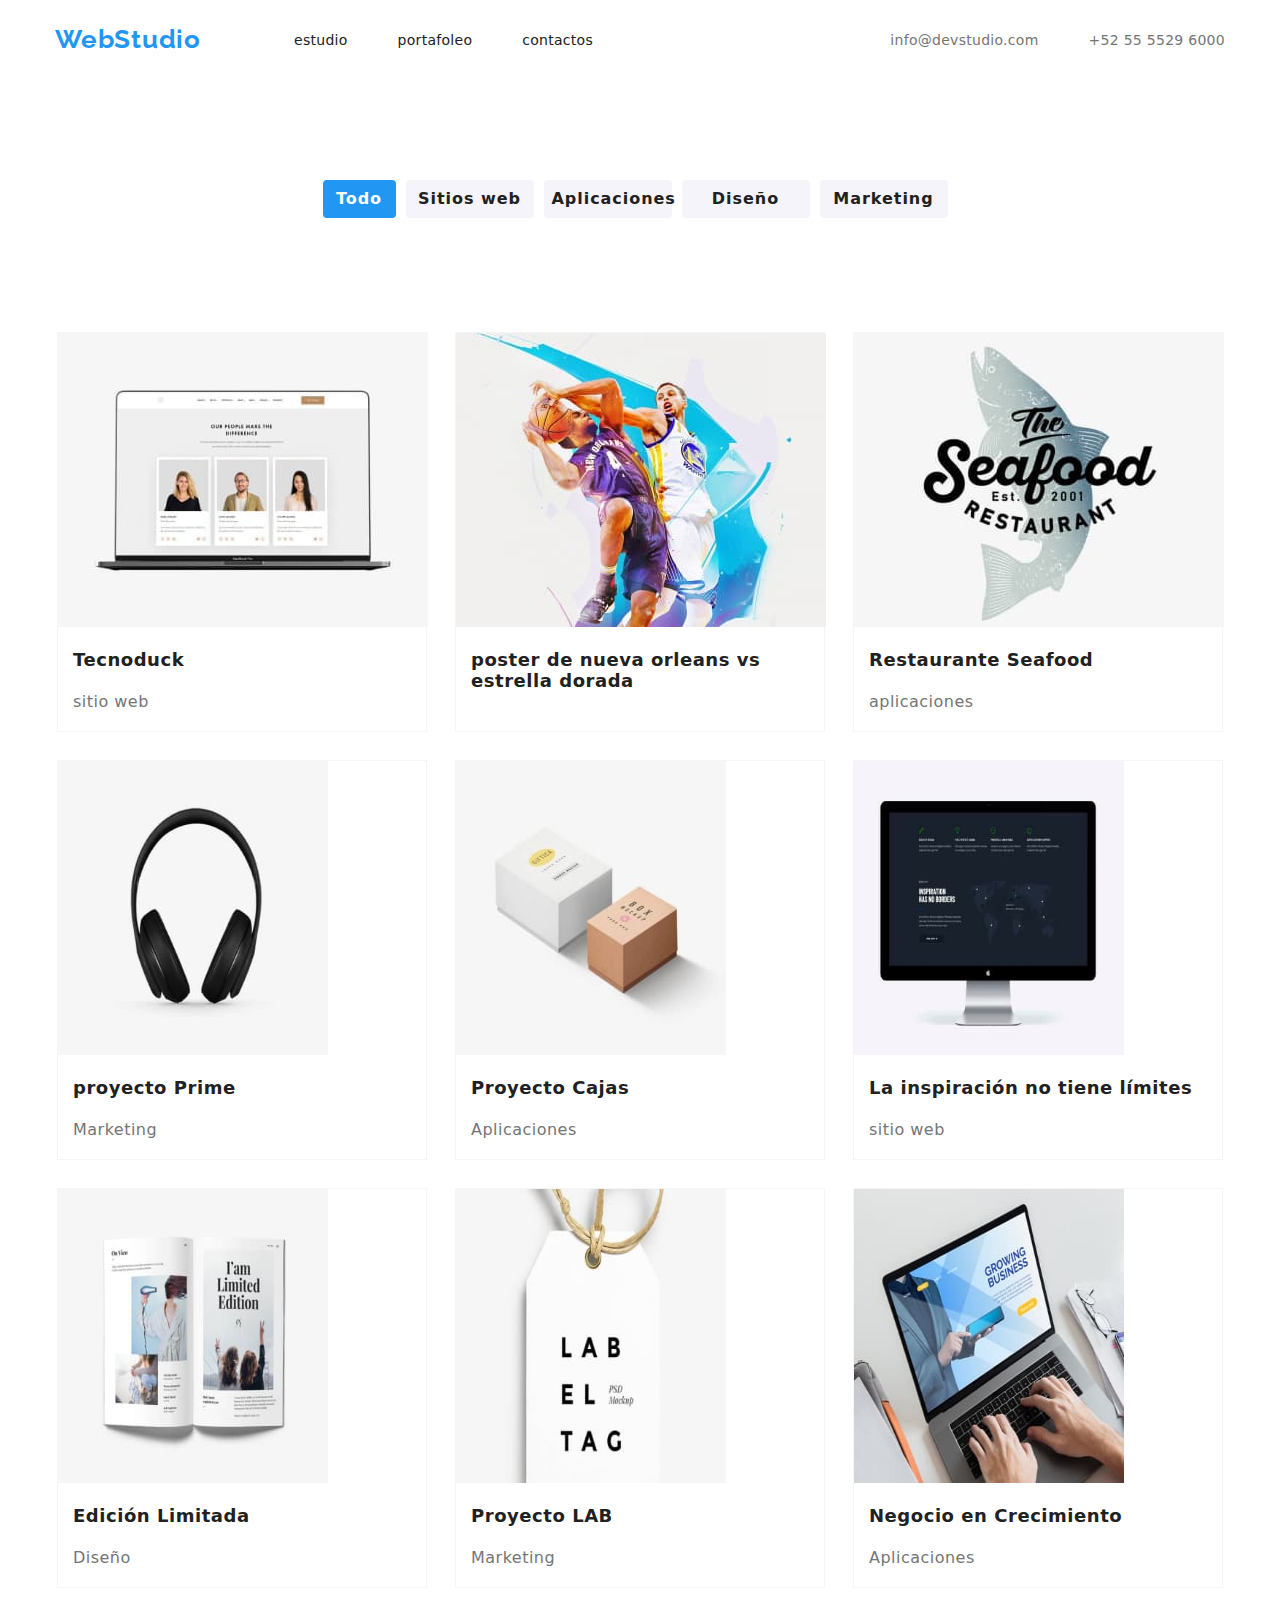
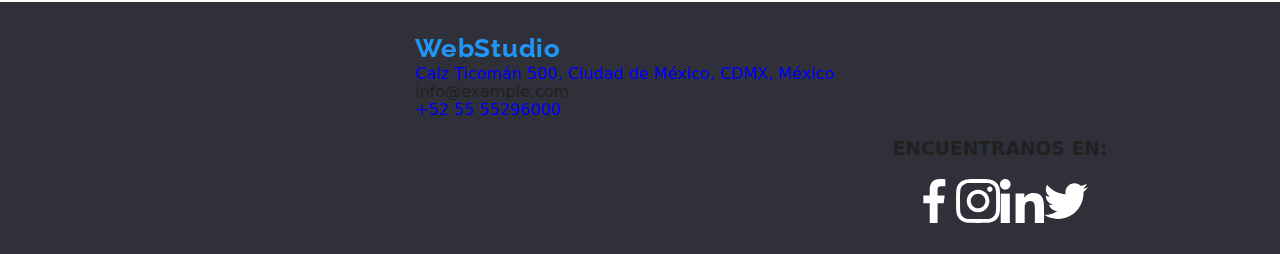
==== portfolio.html @ ed590089 "se agregó proyecto base" ====
<!DOCTYPE html>
<html lang="en">
<head>
    <meta charset="UTF-8">
    <meta name="viewport" content="width=device-width, initial-scale=1.0">
    <title>Document</title>
    <link rel="stylesheet" href="./CSS/styles.css" />

    <!-- Primeramente el normalizador -->
<link  rel="stylesheet" href="https://cdnjs.cloudflare.com/ajax/libs/modern-normalize/1.0.0/modern-normalize.min.css"/>
<!-- Luego sus estilos -->
  <link rel="stylesheet" href="enlace a su archivo de estilos" />
</head>
<body>

    <header>
        <div class="container container-nav">  
        <nav class="navigation-bar">
            <a class="logo" href="./index.html"> WebStudio     </a>
            
            <ul class="navigation-list">
                <li class="navigation-item"><a class="navigation-link" href="./index.html" > estudio     </a></li>
                <li class="navigation-item"> <a class="navigation-link" href="./portfolio.html" > portafoleo  </a></li>
                <li class="navigation-item "> <a class="navigation-link" href="#">contactos   </a></li>
            </ul>
            
        </nav>
            <ul class="contacts"> 
                <li class="contacts-item"><a class="contacts-link" herf="mailto:info@devstudio.com" >info@devstudio.com</a></li>
                <li class="contacts-item"><a class="contacts-link" href= "tel:+525555296000" >+52 55 5529 6000</a></li>
            </ul>
        </div>
    </header>

    <main>
    <section class="container">
        <div class="button-box"> 
        <button type="button" class="mainButton3-blue"> Todo </button></li>
        <button type="button" class="mainButton4"> Sitios web </button></li>
        <button type="button" class="mainButton4"> Aplicaciones </button></li>
        <button type="button" class="mainButton4"> Diseño </button></li>
        <button type="button" class="mainButton4"> Marketing </button></li>
    </div>
    </section> 

    <section >
    <div class="container3">
       <div class="info-img">
            <img src="./img/computer.jpg"  width= "370" height="294" alt="imagen web"> 
                <h3 class="info-h3subtittle">Tecnoduck</h3>
                <p class="info-psubtittle">sitio web</p>
        </div>

        <div class="info-img">
            <img src="./img/basketmen.jpg"  width= "370" height="294" alt="imagen web"> 
                <h3 class="info-h3subtittle">poster de nueva orleans vs estrella dorada</h3>
                
        </div>

        <div class="info-img">
            <img src="./img/restaurant.jpg"  width= "370" height="294" alt="imagen web"> 
                <h3 class="info-h3subtittle">Restaurante Seafood</h3>
                <p class="info-psubtittle">aplicaciones</p>
        </div>

        <div class="info-img">
            <img src="./img/speakers.jpg"  width= "270" height="294" alt="imagen web"> 
                <h3 class="info-h3subtittle">proyecto Prime</h3>
                <p class="info-psubtittle">Marketing</p>
        </div>

        <div class="info-img">
            <img src="./img/box.jpg"  width= "270" height="294" alt="imagen web"> 
                <h3 class="info-h3subtittle">Proyecto Cajas</h3>
                <p class="info-psubtittle">Aplicaciones</p>
        </div>
        
        <div class="info-img">
            <img src="./img/screen.jpg"  width= "270" height="294" alt="imagen web"> 
                <h3 class="info-h3subtittle">La inspiración no tiene límites</h3>
                <p class="info-psubtittle">sitio web</p>
        </div>

        <div class="info-img">
            <img src="./img/magazine.jpg"  width= "270" height="294" alt="imagen web"> 
                <h3 class="info-h3subtittle">Edición Limitada</h3>
                <p class="info-psubtittle">Diseño</p>
        </div>

        <div class="info-img">
            <img src="./img/marquilla.jpg"  width= "270" height="294" alt="imagen web"> 
                <h3 class="info-h3subtittle">Proyecto LAB</h3>
                <p class="info-psubtittle">Marketing</p>
        </div>

        <div class="info-img">
            <img src="./img/portatil.jpg"  width= "270" height="294" alt="imagen web"> 
                <h3 class="info-h3subtittle">Negocio en Crecimiento</h3>
                <p class="info-psubtittle">Aplicaciones</p>
        </div>
    </div>
    </section>
</main>

<footer class="hero2">
    <div class="container">
        <a class="logo" href="./index.html"> WebStudio     </a>
        <div>
        <ul>
            <li > <a class="navigation-link2" href="https://www.google.com/maps" target="_blank"> Calz Ticomán 500, Ciudad de México, CDMX, México </a></li>
            <li > <a class="navigation-link2" herf="mailto:info@example.com">info@example.com</a></li>
            <li > <a href= "tel:+525555296000">+52 55 55296000</a></li>
        </ul>
        
    
        <ul>
        <li class="container3"> <h3>ENCUENTRANOS EN:</h3> </li>

            <ul class="container3">
                <li> <svg class="icons_list">
                    <use href="./img/icons/symbol-defs.svg#icon-facebook"></use>
                </svg> </li>
                <li> <svg class="icons_list">
                    <use href="./img/icons/symbol-defs.svg#icon-instagram"></use>
                </svg> </li>
                <li> <svg class="icons_list">
                    <use href="./img/icons/symbol-defs.svg#icon-linkedin"></use>
                </svg> </li>
                <li> <svg class="icons_list">
                    <use href="./img/icons/symbol-defs.svg#icon-twitter"></use>
                </svg> </li>
            </ul>
        </ul>
    </div>
</div>



</adress>
</footer>

</body>
</html>
---- CSS/styles.css ----
@import url('https://fonts.googleapis.com/css2?family=Roboto:ital,wght@0,100;0,300;0,400;0,500;0,700;0,900;1,100;1,300;1,400;1,500;1,700;1,900&display=swap');
@import url('https://fonts.googleapis.com/css2?family=Raleway:ital,wght@0,100;0,200;0,300;0,400;0,500;0,600;0,700;0,800;0,900;1,100;1,200;1,300;1,400;1,500;1,600;1,700;1,800;1,900&family=Roboto:ital,wght@0,100;0,300;0,400;0,500;0,700;0,900;1,100;1,300;1,400;1,500;1,700;1,900&display=swap');

:root {
    /*variables*/
    --blue-text: rgb(33,150,243,1);
    --negro-domin: rgb(33,33,33,1);
    --background-fondo: rgb(47,48,58,1);
    --background-fondo2:rgb(238,238,238,1);
    --background-fondo3:rgb(255,255,255,1);
    --text-color: rgb(117,117,117);
    --blanco-letter: rgb(255,255,255);
    --background-equipo:rgb(245,244,250,1);
}

/*no clase, es etiqueta*/ 
body{
    font-family:'roboto', sans-serif;
    color: var(--negro-domin);
}

a{
    text-decoration: none;
}

ul{
    list-style: none;
    margin: 0;
    padding: 0;
}

.section{
    margin-top:94px;
    margin-bottom: 94px;
}

.navigation-bar .navigation-link {
font-weight: 500;
font-size: 14px;
line-height: 1.2;
letter-spacing: 0.02em;
color: var(--negro-domin);

}

.navigation-bar .navigation-link:hover {
 color: var(--blue-text);
}

.navigation-bar .navigation-link:focus{
    color: var(--blue-text);
}

.navigation-bar {
    display: flex;
    align-items: center;
    
}

.navigation-list{
    display: flex;
    align-items: center;
    gap: 50px;
}

.contacts .contacts-link{
    color: var(--text-color);
    font-weight: 500;
    font-size: 14px;
    line-height: 1.2;
    letter-spacing: 0.02em;
}

.contacts .contacts-link:hover{
    color: var(--blue-text);
}

.contacts .contacts-link:focus{
    color: var(--blue-text);
}

.contacts{
    display: flex;
    gap: 50px;
}

.container{
    width: 1200px;
    margin: auto;
    padding: 0 15px;
    
}

.container-nav{
    display: flex;
    justify-content: space-between;
    align-items: center;
    height: 80px;
}

.container2{
    width: 1200px;
    height: 648px;
    color: var(--background-equipo);
    margin: auto;
    padding: 0 15px;
    
}

.titulo{
    color: var(--blanco-letter);
    text-transform: uppercase;
    font-weight: 900;
    font-size: 44px;
    line-height: 1.4;
    letter-spacing: 0.06em;
    

}

.titulo2{
    font-weight: 700;
    font-size: 36px;
    line-height: normal;
    letter-spacing: 1.08px;
    text-align:center;
  
}

.letra-inferior{
    color: var(--blanco-letter);
    text-transform: uppercase;
    font-weight: 400;
    font-size: 14px;
    line-height: 24px;
    letter-spacing: 0.42px; 
}



.logo{
    font-family: 'Raleway', sans-serif;
    color: var(--blue-text);
    font-weight: bold;
    font-size: 26px;
    line-height: 1.2;
    letter-spacing: 0.03em;
    padding-right: 93px;
}

.hero{
    background-color: var(--background-fondo);
    height: 600px;
    text-align: center;
    display: flex;
    align-items: center;
    margin: 0;
}

.hero2{
    background-color: var(--background-fondo);
    height: 252px;
    width:2000px;
    display: flex;
    align-items: center;
    margin: 0;
}


.mainButton2{
    color: var(--blanco-letter);
    background-color: var(--blue-text);
    cursor: pointer;
    border-color: transparent;
    border-radius: 4px;
    width: 261px;
    height: 50px;
    font-weight: 700;
    line-height: 1.9;
    letter-spacing: 0.06em;
 
}

.info-tittle{
font-weight: 700;
font-size: 14px;
line-height: 1.2;
letter-spacing: 0.03em;
}

.info-p{
    color:var(--text-color);
    font-size: 14px;
    line-height: 1.8;
    letter-spacing: 0.03em;
}

.info-list{
    display: flex;
    justify-content: space-between;
    gap: 30px;
}


.info-list:hover{
    color: var(--blue-text);
    background-color: var(--background-fondo2);
}

.info-list:focus{
    color: var(--blue-text);
    background-color: chocolate;
}

.navigation-bar2 .navigation-link2:hover {
    color: var(--blanco-letter);
   }
   
   .navigation-bar2 .navigation-link2:focus{
       color: var(--blanco-letter);
   }
   
   .navigation-bar2 {
      
       align-items: center;
       
   }

   .button-box{
    display: flex;
    justify-content: center;
    padding:100px;
   }
   .button-list{
    display: flex;
    justify-content: space-between;
    gap: 30px;
}

.mainButton3-blue{
    color: var(--blanco-letter);
    background-color: var(--blue-text);
    cursor: pointer;
    border-color: transparent;
    border-radius: 4px;
    width: 73px;
    height: 38px;
    font-weight: 700;
    line-height: 1.9;
    letter-spacing: 0.06em;
    margin-right: 10px;
 
}

.mainButton4{
    color: var(--negro-domin);
    background-color: var(--background-equipo);
    cursor: pointer;
    border-color: transparent;
    border-radius: 4px;
    width: 128px;
    height: 38px;
    font-weight: 700;
    line-height: 1.9;
    letter-spacing: 0.06em;
    margin-right:10px;
 
}

.info-img{
background-color: var(--background-fondo3);
font-weight: 700;
font-size: 14px;
line-height: 1.2;
letter-spacing: 0.03em;
width: 370px;
height: 400px;
/*padding: 0 15px;*/
margin:1em;
/*border-color: gray;*/
border: groove 0.5px whitesmoke;
justify-content: center;
}

.info-img:hover{
    color: var(--blue-text);
    background-color: var(--background-fondo2);
}
.info-img:focus{
    color: var(--blue-text);
    background-color: var(--background-fondo2);
}


.info-h3subtittle{

font-weight: 700;
font-size: 18px;
line-height: 1.2;
letter-spacing: 0.03em;
padding: 0 15px;
}

.info-psubtittle{
    
    color:var(--text-color);
    font-weight: 400;
    font-size: 16px;
    line-height: 1.8;
    letter-spacing: 0.03em;
    padding: 0 15px;
}

.container3{
    /*background-color: blueviolet;*/
    display: flex;
    flex-wrap:wrap;
    padding: 0 15px;
    justify-content: center;
}

.icons_list{
    display:flex;
    gap:10px;
    width: 44px;
    height: 44px;
}
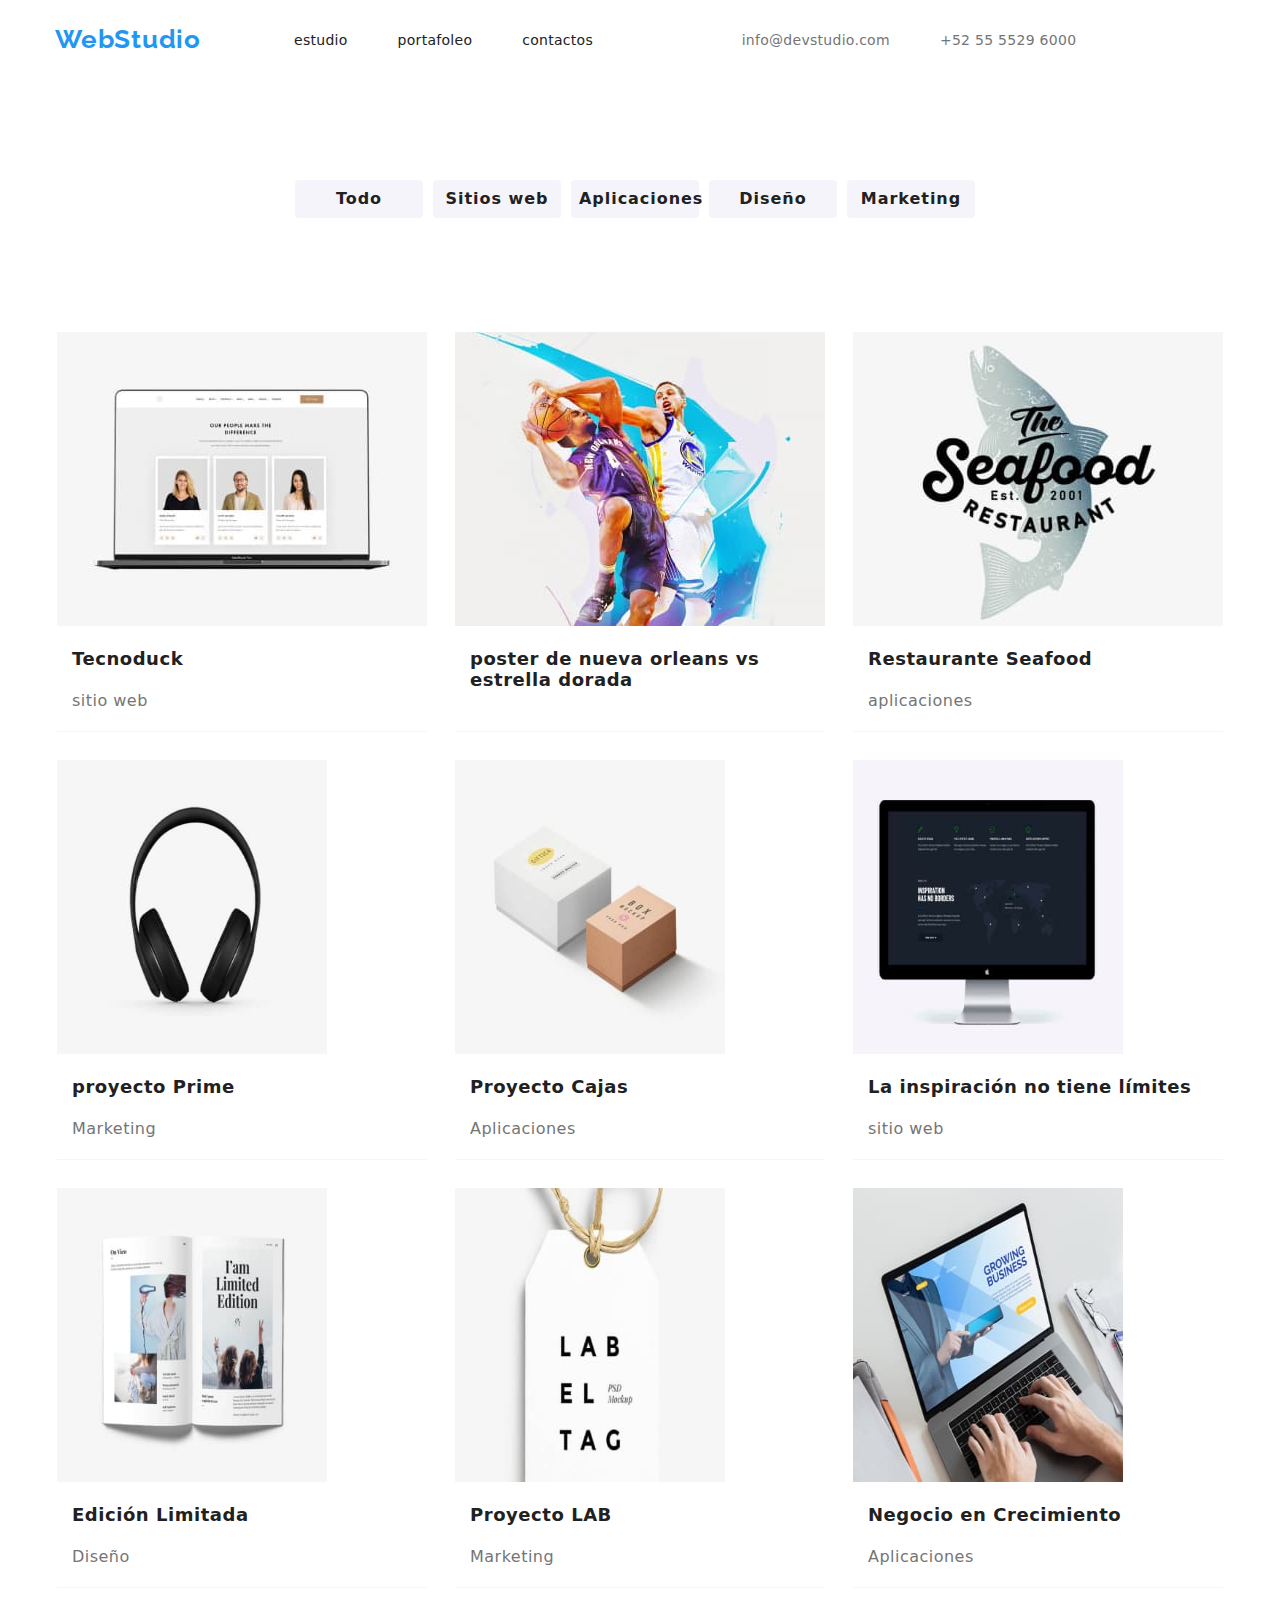
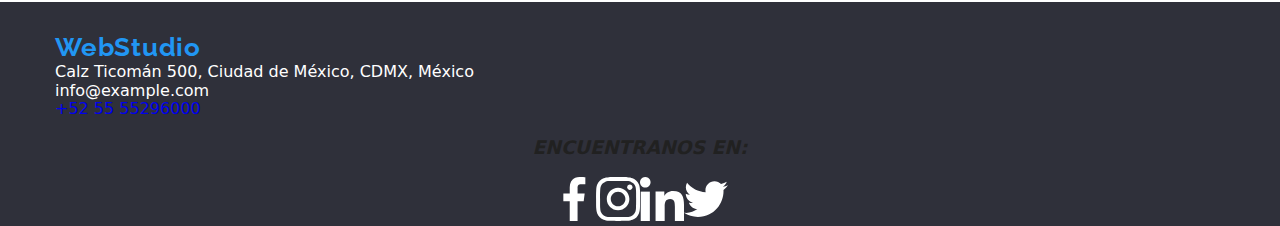
==== commit fe98d7c5: "s" ====
--- a/portfolio.html
+++ b/portfolio.html
@@ -34,75 +34,110 @@
 
     <main>
     <section class="container">
-        <div class="button-box"> 
-        <button type="button" class="mainButton3-blue"> Todo </button></li>
-        <button type="button" class="mainButton4"> Sitios web </button></li>
-        <button type="button" class="mainButton4"> Aplicaciones </button></li>
-        <button type="button" class="mainButton4"> Diseño </button></li>
-        <button type="button" class="mainButton4"> Marketing </button></li>
+        <div > 
+            <ul class="button-box">
+        <li><button type="button" class="mainButton4"> Todo </button></li>
+        <li><button type="button" class="mainButton4"> Sitios web </button></li>
+        <li><button type="button" class="mainButton4"> Aplicaciones </button></li>
+        <li><button type="button" class="mainButton4"> Diseño </button></li>
+        <li><button type="button" class="mainButton4"> Marketing </button></li>
     </div>
     </section> 
 
     <section >
     <div class="container3">
-       <div class="info-img">
-            <img src="./img/computer.jpg"  width= "370" height="294" alt="imagen web"> 
+       <div >
+        <ul class="info-img">
+            <li><img src="./images/computer.jpg"  width= "370" height="294" alt="imagen web"> 
                 <h3 class="info-h3subtittle">Tecnoduck</h3>
                 <p class="info-psubtittle">sitio web</p>
+            </li>
+        </ul>
         </div>
 
-        <div class="info-img">
-            <img src="./img/basketmen.jpg"  width= "370" height="294" alt="imagen web"> 
+        
+            <div >
+                <ul class="info-img">
+            <li><img src="./images/basketmen.jpg"  width= "370" height="294" alt="imagen web"> 
                 <h3 class="info-h3subtittle">poster de nueva orleans vs estrella dorada</h3>
-                
+                </li>
+                </ul>
         </div>
 
-        <div class="info-img">
-            <img src="./img/restaurant.jpg"  width= "370" height="294" alt="imagen web"> 
+       
+            <div >
+            <ul class="info-img">
+            <li><img src="./images/restaurant.jpg"  width= "370" height="294" alt="imagen web"> 
                 <h3 class="info-h3subtittle">Restaurante Seafood</h3>
                 <p class="info-psubtittle">aplicaciones</p>
+            </li>
+            </ul>
         </div>
 
-        <div class="info-img">
-            <img src="./img/speakers.jpg"  width= "270" height="294" alt="imagen web"> 
+        
+            <div >
+                <ul class="info-img">
+            <li><img src="./images/speakers.jpg"  width= "270" height="294" alt="imagen web"> 
                 <h3 class="info-h3subtittle">proyecto Prime</h3>
                 <p class="info-psubtittle">Marketing</p>
+                </li>
+                </ul>
         </div>
 
-        <div class="info-img">
-            <img src="./img/box.jpg"  width= "270" height="294" alt="imagen web"> 
+        
+            <div >
+                <ul class="info-img">
+            <li><img src="./images/box.jpg"  width= "270" height="294" alt="imagen web"> 
                 <h3 class="info-h3subtittle">Proyecto Cajas</h3>
                 <p class="info-psubtittle">Aplicaciones</p>
+                </li>
+                </ul>
         </div>
         
-        <div class="info-img">
-            <img src="./img/screen.jpg"  width= "270" height="294" alt="imagen web"> 
+    
+            <div >
+                <ul class="info-img">
+            <li><img src="./images/screen.jpg"  width= "270" height="294" alt="imagen web"> 
                 <h3 class="info-h3subtittle">La inspiración no tiene límites</h3>
                 <p class="info-psubtittle">sitio web</p>
+                </li>
+                </ul>
         </div>
 
-        <div class="info-img">
-            <img src="./img/magazine.jpg"  width= "270" height="294" alt="imagen web"> 
+       
+            <div >
+                <ul class="info-img">
+            <li><img src="./images/magazine.jpg"  width= "270" height="294" alt="imagen web"> 
                 <h3 class="info-h3subtittle">Edición Limitada</h3>
                 <p class="info-psubtittle">Diseño</p>
+                </li>
+                </ul>
         </div>
 
-        <div class="info-img">
-            <img src="./img/marquilla.jpg"  width= "270" height="294" alt="imagen web"> 
+        
+            <div >
+                <ul class="info-img">
+            <li><img src="./images/marquilla.jpg"  width= "270" height="294" alt="imagen web"> 
                 <h3 class="info-h3subtittle">Proyecto LAB</h3>
                 <p class="info-psubtittle">Marketing</p>
+                </li>
+                </ul>
         </div>
 
-        <div class="info-img">
-            <img src="./img/portatil.jpg"  width= "270" height="294" alt="imagen web"> 
+        
+            <div >
+                <ul class="info-img">
+            <li><img src="./images/portatil.jpg"  width= "270" height="294" alt="imagen web"> 
                 <h3 class="info-h3subtittle">Negocio en Crecimiento</h3>
                 <p class="info-psubtittle">Aplicaciones</p>
+                </li>
+                </ul>
         </div>
     </div>
     </section>
 </main>
 
-<footer class="hero2">
+<footer class="pie-pagina">
     <div class="container">
         <a class="logo" href="./index.html"> WebStudio     </a>
         <div>
@@ -112,31 +147,30 @@
             <li > <a href= "tel:+525555296000">+52 55 55296000</a></li>
         </ul>
         
-    
+    <address>
         <ul>
         <li class="container3"> <h3>ENCUENTRANOS EN:</h3> </li>
 
             <ul class="container3">
                 <li> <svg class="icons_list">
-                    <use href="./img/icons/symbol-defs.svg#icon-facebook"></use>
+                    <use href="./images/icons/symbol-defs.svg#icon-facebook"></use>
                 </svg> </li>
                 <li> <svg class="icons_list">
-                    <use href="./img/icons/symbol-defs.svg#icon-instagram"></use>
+                    <use href="./images/icons/symbol-defs.svg#icon-instagram"></use>
                 </svg> </li>
                 <li> <svg class="icons_list">
-                    <use href="./img/icons/symbol-defs.svg#icon-linkedin"></use>
+                    <use href="./images/icons/symbol-defs.svg#icon-linkedin"></use>
                 </svg> </li>
                 <li> <svg class="icons_list">
-                    <use href="./img/icons/symbol-defs.svg#icon-twitter"></use>
+                    <use href="./images/icons/symbol-defs.svg#icon-twitter"></use>
                 </svg> </li>
             </ul>
         </ul>
     </div>
 </div>
 
-
-
-</adress>
+</address>
+</div>
 </footer>
 
 </body>
--- a/CSS/styles.css
+++ b/CSS/styles.css
@@ -1,329 +1,418 @@
-@import url('https://fonts.googleapis.com/css2?family=Roboto:ital,wght@0,100;0,300;0,400;0,500;0,700;0,900;1,100;1,300;1,400;1,500;1,700;1,900&display=swap');
-@import url('https://fonts.googleapis.com/css2?family=Raleway:ital,wght@0,100;0,200;0,300;0,400;0,500;0,600;0,700;0,800;0,900;1,100;1,200;1,300;1,400;1,500;1,600;1,700;1,800;1,900&family=Roboto:ital,wght@0,100;0,300;0,400;0,500;0,700;0,900;1,100;1,300;1,400;1,500;1,700;1,900&display=swap');
+@import url("https://fonts.googleapis.com/css2?family=Roboto:ital,wght@0,100;0,300;0,400;0,500;0,700;0,900;1,100;1,300;1,400;1,500;1,700;1,900&display=swap");
+@import url("https://fonts.googleapis.com/css2?family=Raleway:ital,wght@0,100;0,200;0,300;0,400;0,500;0,600;0,700;0,800;0,900;1,100;1,200;1,300;1,400;1,500;1,600;1,700;1,800;1,900&family=Roboto:ital,wght@0,100;0,300;0,400;0,500;0,700;0,900;1,100;1,300;1,400;1,500;1,700;1,900&display=swap");
 
 :root {
-    /*variables*/
-    --blue-text: rgb(33,150,243,1);
-    --negro-domin: rgb(33,33,33,1);
-    --background-fondo: rgb(47,48,58,1);
-    --background-fondo2:rgb(238,238,238,1);
-    --background-fondo3:rgb(255,255,255,1);
-    --text-color: rgb(117,117,117);
-    --blanco-letter: rgb(255,255,255);
-    --background-equipo:rgb(245,244,250,1);
-}
-
-/*no clase, es etiqueta*/ 
-body{
-    font-family:'roboto', sans-serif;
-    color: var(--negro-domin);
-}
-
-a{
-    text-decoration: none;
-}
-
-ul{
-    list-style: none;
-    margin: 0;
-    padding: 0;
-}
-
-.section{
-    margin-top:94px;
-    margin-bottom: 94px;
+  /*variables*/
+  --blue-text: rgb(33, 150, 243);
+  --negro-domin: rgb(33, 33, 33);
+  --background-fondo: rgb(47, 48, 58);
+  --background-fondo2: rgb(238, 238, 238);
+  --background-fondo3: rgb(255, 255, 255);
+  --text-color: rgb(117, 117, 117);
+  --blanco-letter: rgb(255, 255, 255);
+  --background-equipo: rgb(245, 244, 250);
+}
+
+/*no clase, es etiqueta*/
+body {
+  font-family: "roboto", sans-serif;
+  color: var(--negro-domin);
+}
+
+a {
+  text-decoration: none;
+}
+
+ul {
+  list-style: none;
+  margin: 0 auto;
+  padding: 0;
+}
+
+.section {
+  margin-top: 94px;
+  margin-bottom: 94px;
+}
+
+.section-equipo {
+  margin-top: 94px;
+  margin-bottom: 94px;
+  background: rgb(245, 244, 250);
 }
 
 .navigation-bar .navigation-link {
-font-weight: 500;
-font-size: 14px;
-line-height: 1.2;
-letter-spacing: 0.02em;
-color: var(--negro-domin);
-
+  font-weight: 500;
+  font-size: 14px;
+  line-height: 1.2;
+  letter-spacing: 0.02em;
+  color: var(--negro-domin);
 }
 
 .navigation-bar .navigation-link:hover {
- color: var(--blue-text);
-}
-
-.navigation-bar .navigation-link:focus{
-    color: var(--blue-text);
+  color: var(--blue-text);
+}
+
+.navigation-bar .navigation-link:focus {
+  color: var(--blue-text);
 }
 
 .navigation-bar {
-    display: flex;
-    align-items: center;
-    
-}
-
-.navigation-list{
-    display: flex;
-    align-items: center;
-    gap: 50px;
-}
-
-.contacts .contacts-link{
-    color: var(--text-color);
-    font-weight: 500;
-    font-size: 14px;
-    line-height: 1.2;
-    letter-spacing: 0.02em;
-}
-
-.contacts .contacts-link:hover{
-    color: var(--blue-text);
-}
-
-.contacts .contacts-link:focus{
-    color: var(--blue-text);
-}
-
-.contacts{
-    display: flex;
-    gap: 50px;
-}
-
-.container{
-    width: 1200px;
-    margin: auto;
-    padding: 0 15px;
-    
-}
-
-.container-nav{
-    display: flex;
-    justify-content: space-between;
-    align-items: center;
-    height: 80px;
-}
-
-.container2{
-    width: 1200px;
-    height: 648px;
-    color: var(--background-equipo);
-    margin: auto;
-    padding: 0 15px;
-    
-}
-
-.titulo{
-    color: var(--blanco-letter);
-    text-transform: uppercase;
-    font-weight: 900;
-    font-size: 44px;
-    line-height: 1.4;
-    letter-spacing: 0.06em;
-    
-
-}
-
-.titulo2{
-    font-weight: 700;
-    font-size: 36px;
-    line-height: normal;
-    letter-spacing: 1.08px;
-    text-align:center;
-  
-}
-
-.letra-inferior{
-    color: var(--blanco-letter);
-    text-transform: uppercase;
-    font-weight: 400;
-    font-size: 14px;
-    line-height: 24px;
-    letter-spacing: 0.42px; 
-}
-
-
-
-.logo{
-    font-family: 'Raleway', sans-serif;
-    color: var(--blue-text);
-    font-weight: bold;
-    font-size: 26px;
-    line-height: 1.2;
-    letter-spacing: 0.03em;
-    padding-right: 93px;
-}
-
-.hero{
-    background-color: var(--background-fondo);
-    height: 600px;
-    text-align: center;
-    display: flex;
-    align-items: center;
-    margin: 0;
-}
-
-.hero2{
-    background-color: var(--background-fondo);
-    height: 252px;
+  display: flex;
+  align-items: center;
+}
+
+.navigation-list {
+  display: flex;
+  align-items: center;
+  gap: 50px;
+}
+
+.contacts .contacts-link {
+  color: var(--text-color);
+  font-weight: 500;
+  font-size: 14px;
+  line-height: 1.2;
+  letter-spacing: 0.02em;
+}
+
+.contacts .contacts-link:hover {
+  color: var(--blue-text);
+}
+
+.contacts .contacts-link:focus {
+  color: var(--blue-text);
+}
+
+.contacts {
+  display: flex;
+  gap: 50px;
+}
+
+.container {
+  width: 1200px;
+  margin: 0 auto;
+  padding: 0 15px;
+}
+
+.container-nav {
+  display: flex;
+  justify-content: space-between;
+  align-items: center;
+  height: 80px;
+}
+
+.container2 {
+  width: 1200px;
+  height: 648px;
+  color: var(--background-equipo);
+  margin: 0 auto;
+  padding: 0 15px;
+}
+
+.titulo {
+  color: var(--blanco-letter);
+  text-transform: uppercase;
+  font-weight: 900;
+  font-size: 44px;
+  line-height: 1.4;
+  letter-spacing: 0.06em;
+}
+
+.titulo2 {
+  font-weight: 700;
+  font-size: 36px;
+  line-height: normal;
+  letter-spacing: 1.08px;
+  text-align: center;
+}
+
+.letra-inferior {
+  color: var(--blanco-letter);
+  text-transform: uppercase;
+  font-weight: 400;
+  font-size: 14px;
+  line-height: 24px;
+  letter-spacing: 0.42px;
+}
+
+.logo {
+  font-family: "Raleway", sans-serif;
+  color: var(--blue-text);
+  font-weight: bold;
+  font-size: 26px;
+  line-height: 1.2;
+  letter-spacing: 0.03em;
+  padding-right: 93px;
+}
+
+.hero {
+  background-color: var(--background-fondo);
+  height: 600px;
+  text-align: center;
+  display: flex;
+  align-items: center;
+  margin: 0 auto;
+}
+
+.pie-pagina {
+  background-color: var(--background-fondo);
+  padding-top: 30px;
+  bottom: 10px;
+
+  /*height: 252px;
     width:2000px;
     display: flex;
     align-items: center;
-    margin: 0;
-}
-
-
-.mainButton2{
-    color: var(--blanco-letter);
-    background-color: var(--blue-text);
-    cursor: pointer;
-    border-color: transparent;
-    border-radius: 4px;
-    width: 261px;
-    height: 50px;
-    font-weight: 700;
-    line-height: 1.9;
-    letter-spacing: 0.06em;
- 
-}
-
-.info-tittle{
-font-weight: 700;
-font-size: 14px;
-line-height: 1.2;
-letter-spacing: 0.03em;
-}
-
-.info-p{
-    color:var(--text-color);
-    font-size: 14px;
-    line-height: 1.8;
-    letter-spacing: 0.03em;
-}
-
-.info-list{
-    display: flex;
-    justify-content: space-between;
-    gap: 30px;
-}
-
-
-.info-list:hover{
-    color: var(--blue-text);
-    background-color: var(--background-fondo2);
-}
-
-.info-list:focus{
-    color: var(--blue-text);
-    background-color: chocolate;
-}
-
-.navigation-bar2 .navigation-link2:hover {
-    color: var(--blanco-letter);
-   }
-   
-   .navigation-bar2 .navigation-link2:focus{
-       color: var(--blanco-letter);
-   }
-   
-   .navigation-bar2 {
-      
-       align-items: center;
-       
-   }
-
-   .button-box{
-    display: flex;
-    justify-content: center;
-    padding:100px;
-   }
-   .button-list{
-    display: flex;
-    justify-content: space-between;
-    gap: 30px;
-}
-
-.mainButton3-blue{
-    color: var(--blanco-letter);
-    background-color: var(--blue-text);
-    cursor: pointer;
-    border-color: transparent;
-    border-radius: 4px;
-    width: 73px;
-    height: 38px;
-    font-weight: 700;
-    line-height: 1.9;
-    letter-spacing: 0.06em;
-    margin-right: 10px;
- 
-}
-
-.mainButton4{
-    color: var(--negro-domin);
-    background-color: var(--background-equipo);
-    cursor: pointer;
-    border-color: transparent;
-    border-radius: 4px;
-    width: 128px;
-    height: 38px;
-    font-weight: 700;
-    line-height: 1.9;
-    letter-spacing: 0.06em;
-    margin-right:10px;
- 
-}
-
-.info-img{
-background-color: var(--background-fondo3);
-font-weight: 700;
-font-size: 14px;
-line-height: 1.2;
-letter-spacing: 0.03em;
-width: 370px;
-height: 400px;
-/*padding: 0 15px;*/
-margin:1em;
-/*border-color: gray;*/
-border: groove 0.5px whitesmoke;
-justify-content: center;
-}
-
-.info-img:hover{
-    color: var(--blue-text);
-    background-color: var(--background-fondo2);
-}
-.info-img:focus{
-    color: var(--blue-text);
-    background-color: var(--background-fondo2);
-}
-
-
-.info-h3subtittle{
-
-font-weight: 700;
-font-size: 18px;
-line-height: 1.2;
-letter-spacing: 0.03em;
-padding: 0 15px;
-}
-
-.info-psubtittle{
-    
-    color:var(--text-color);
-    font-weight: 400;
-    font-size: 16px;
-    line-height: 1.8;
-    letter-spacing: 0.03em;
-    padding: 0 15px;
-}
-
-.container3{
-    /*background-color: blueviolet;*/
-    display: flex;
-    flex-wrap:wrap;
-    padding: 0 15px;
-    justify-content: center;
-}
-
-.icons_list{
-    display:flex;
-    gap:10px;
-    width: 44px;
-    height: 44px;
-}
-
-
+    margin: 0 auto;*/
+}
+
+.mainButton2 {
+  color: var(--blanco-letter);
+  background-color: var(--blue-text);
+  cursor: pointer;
+  border-color: transparent;
+  border-radius: 4px;
+  width: 261px;
+  height: 50px;
+  font-weight: 700;
+  line-height: 1.9;
+  letter-spacing: 0.06em;
+}
+
+.info-tittle {
+  font-weight: 700;
+  font-size: 14px;
+  line-height: 1.2;
+  letter-spacing: 0.03em;
+}
+
+.info-p {
+  color: var(--text-color);
+  font-size: 14px;
+  line-height: 1.8;
+  letter-spacing: 0.03em;
+}
+
+.info-list {
+  display: flex;
+  /*justify-content: space-between;*/
+  justify-content: space-evenly;
+  gap: 30px;
+}
+
+.info-list:hover {
+  color: var(--blue-text);
+  background-color: var(--background-fondo2);
+}
+
+.info-list:focus {
+  color: var(--blue-text);
+  background-color: chocolate;
+}
+
+.info-list2 {
+  /*border-style: groove;*/
+  border-bottom: 2px solid whitesmoke;
+}
+
+.navigation-link2 {
+  color: var(--blanco-letter);
+}
+
+.navigation-link2:hover {
+  color: var(--blue-text);
+}
+
+.navigation-link2:focus {
+  color: var(--blue-text);
+}
+
+.navigation-bar2:hover {
+  color: var(--blue-text);
+}
+
+.navigation-bar2:focus {
+  color: var(--blue-text);
+}
+
+.navigation-bar2 {
+  align-items: center;
+}
+
+.button-box {
+  display: flex;
+  justify-content: center;
+  padding: 100px;
+}
+.button-list {
+  display: flex;
+  justify-content: space-between;
+  gap: 30px;
+}
+
+.mainButton3-blue {
+  color: var(--blanco-letter);
+  background-color: var(--blue-text);
+  cursor: pointer;
+  border-color: transparent;
+  border-radius: 4px;
+  width: 73px;
+  height: 38px;
+  font-weight: 700;
+  line-height: 1.9;
+  letter-spacing: 0.06em;
+  margin-right: 10px;
+}
+
+.mainButton3-blue:hover {
+  background-color: gray;
+}
+
+.mainButton3-blue:focus {
+  background-color: burlywood;
+}
+
+.mainButton4 {
+  color: var(--negro-domin);
+  background-color: var(--background-equipo);
+  cursor: pointer;
+  border-color: transparent;
+  border-radius: 4px;
+  width: 128px;
+  height: 38px;
+  font-weight: 700;
+  line-height: 1.9;
+  letter-spacing: 0.06em;
+  margin-right: 10px;
+}
+
+.mainButton4:hover {
+  background-color: rgb(33, 150, 243);
+}
+
+.mainButton4:focus {
+  background-color: rgb(47, 48, 58);
+}
+.info-img {
+  background-color: var(--background-fondo3);
+  font-weight: 700;
+  font-size: 14px;
+  line-height: 1.2;
+  letter-spacing: 0.03em;
+  width: 370px;
+  height: 400px;
+  /*padding: 0 15px;*/
+  margin: 1em;
+  /*border-color: gray;*/
+  border-bottom: 0.8px solid whitesmoke;
+  /*border-bottom: 0.5px solid whitesmoke;*/
+  justify-content: center;
+}
+
+.info-img:hover {
+  color: var(--blue-text);
+  background-color: var(--background-fondo2);
+}
+.info-img:focus {
+  color: var(--blue-text);
+  background-color: var(--background-fondo2);
+}
+
+.info-h3subtittle {
+  font-weight: 700;
+  font-size: 18px;
+  line-height: 1.2;
+  letter-spacing: 0.03em;
+  padding: 0 15px;
+}
+
+.info-psubtittle {
+  color: var(--text-color);
+  font-weight: 400;
+  font-size: 16px;
+  line-height: 1.8;
+  letter-spacing: 0.03em;
+  padding: 0 15px;
+}
+
+.container3 {
+  /*background-color: blueviolet;*/
+  display: flex;
+  flex-wrap: wrap;
+  padding: 0 15px;
+  justify-content: center;
+}
+
+.container4 {
+  width: 1200px;
+  margin: 0 auto;
+  padding: 0 15px;
+  display: flex;
+  grid-gap: 50px;
+}
+
+.container5 {
+  /*background-color: blueviolet;*/
+  flex-wrap: wrap;
+  padding: 0 15px;
+  justify-content: center;
+}
+
+.icons_list {
+  /*display: flex;*/
+  gap: 10px;
+  width: 44px;
+  height: 44px;
+}
+
+.box {
+  width: 100%;
+  max-width: 1200px;
+  margin: auto;
+  grid-gap: 50px;
+  padding: 45px 0px;
+}
+
+.box1 {
+  background-color: blue;
+  width: 100%;
+  max-width: 1200px;
+  margin: auto;
+  grid-gap: 50px;
+  padding: 45px 0px;
+}
+
+.box2 {
+  background-color: rgb(255, 115, 0);
+  width: 100%;
+  max-width: 1200px;
+  margin: auto;
+  grid-gap: 50px;
+  padding: 45px 0px;
+}
+
+.container-grupo {
+  background-color: aquamarine;
+  height: 500px;
+  width: 800px;
+  margin: 0 auto;
+  display: flex;
+  flex-direction: row;
+  flex-wrap: nowrap;
+
+  /*justify-content: center;
+align-items: center;
+padding: 0 15px; */
+}
+
+.red-social {
+  display: inline-block;
+  text-decoration: none;
+  width: 45px;
+  height: 45px;
+  line-height: 45px;
+  color: white;
+  margin-right: 10px;
+  text-align: center;
+  transition: all 300ms ease;
+}
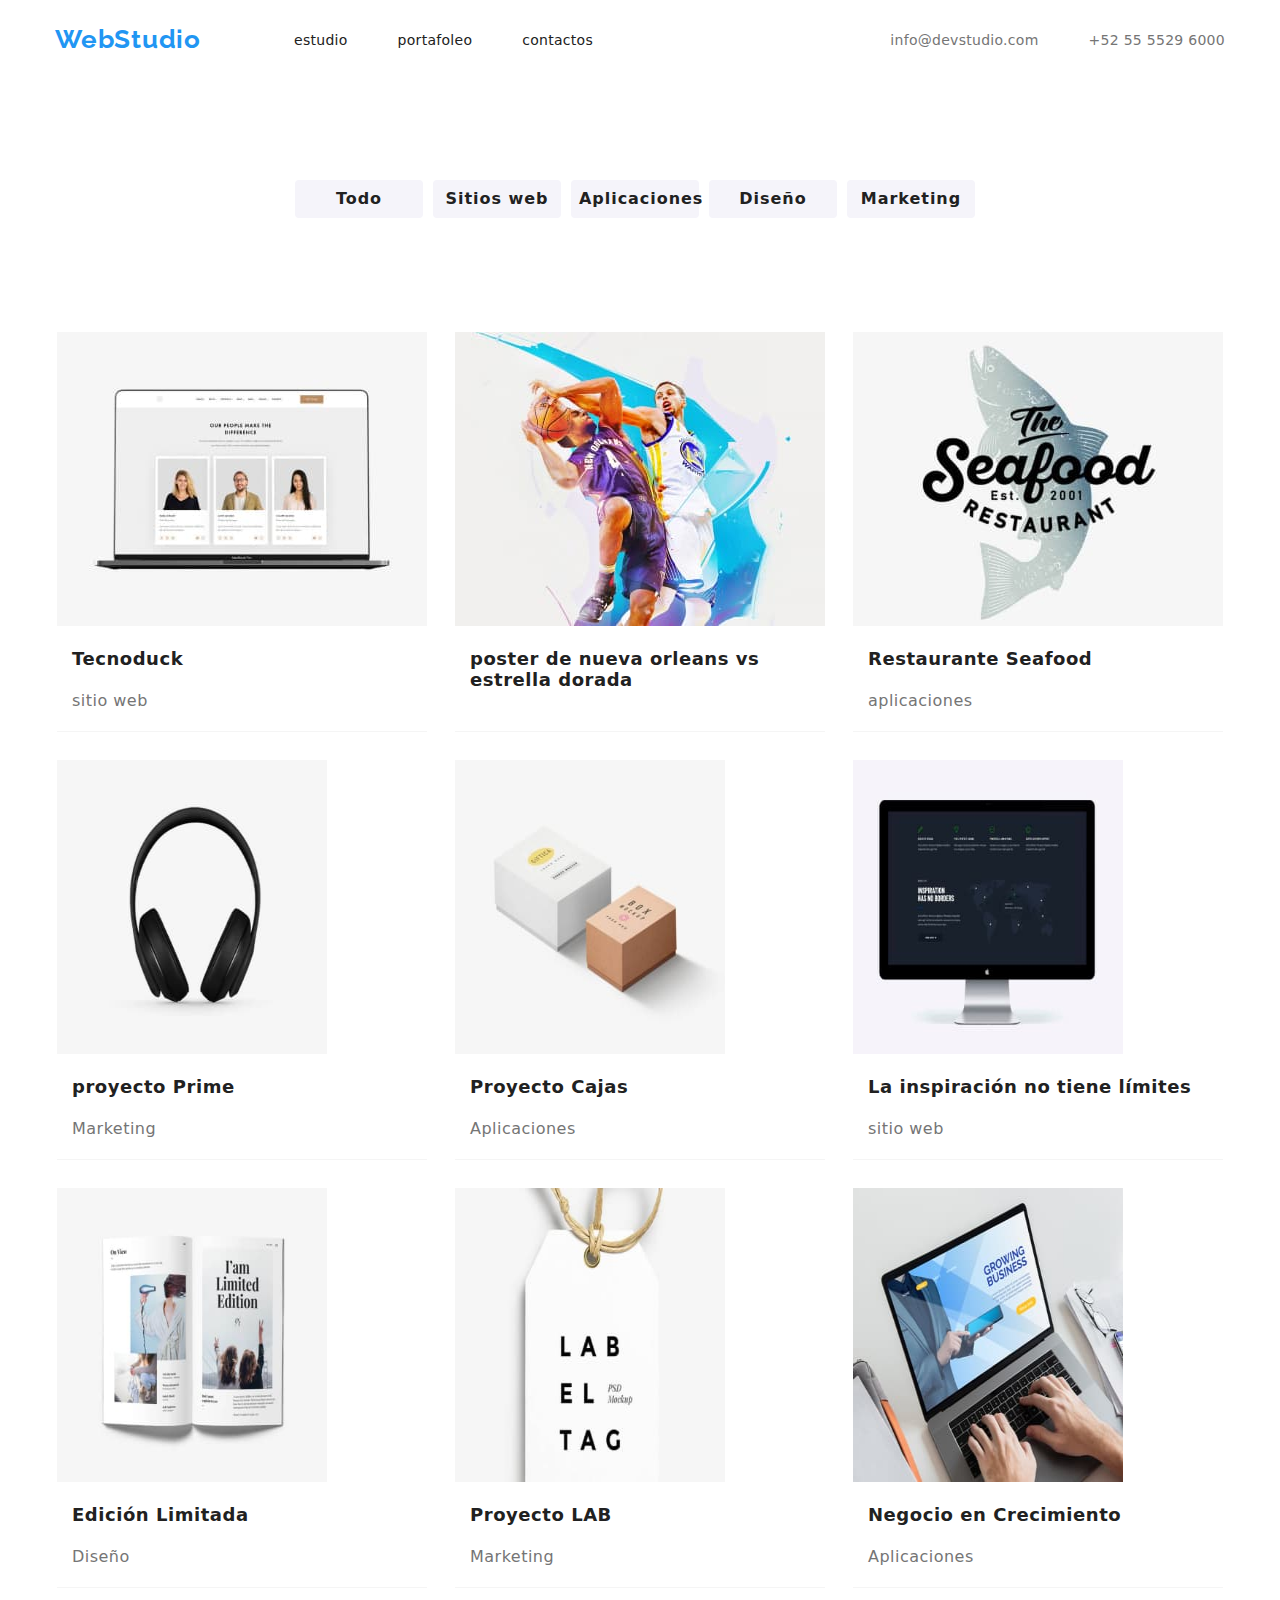
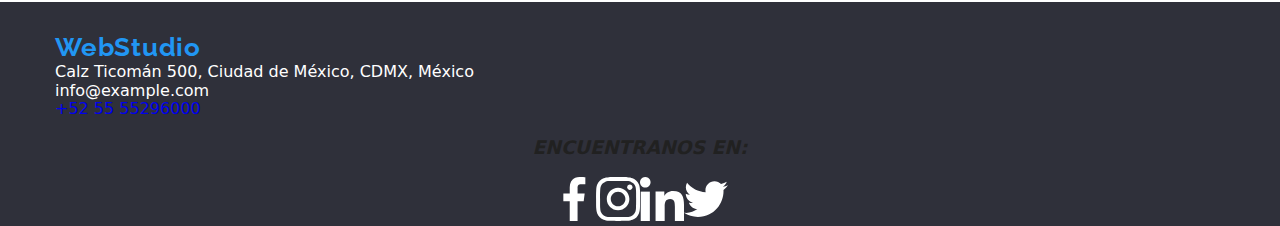
==== commit 52b6c7a6: "s" ====
--- a/portfolio.html
+++ b/portfolio.html
@@ -35,7 +35,7 @@
     <main>
     <section class="container">
         <div > 
-            <ul class="button-box">
+            <ul class="button-box current">
         <li><button type="button" class="mainButton4"> Todo </button></li>
         <li><button type="button" class="mainButton4"> Sitios web </button></li>
         <li><button type="button" class="mainButton4"> Aplicaciones </button></li>
--- a/CSS/styles.css
+++ b/CSS/styles.css
@@ -25,7 +25,7 @@
 
 ul {
   list-style: none;
-  margin: 0 auto;
+  margin: 0;
   padding: 0;
 }
 
@@ -40,7 +40,7 @@
   background: rgb(245, 244, 250);
 }
 
-.navigation-bar .navigation-link {
+.navigation-link {
   font-weight: 500;
   font-size: 14px;
   line-height: 1.2;
@@ -200,10 +200,10 @@
   gap: 30px;
 }
 
-.info-list:hover {
+/*.info-list:hover {
   color: var(--blue-text);
   background-color: var(--background-fondo2);
-}
+}   no aplica  se tienen es en los elementos*/
 
 .info-list:focus {
   color: var(--blue-text);
@@ -416,3 +416,11 @@
   text-align: center;
   transition: all 300ms ease;
 }
+
+.current {
+  color: var(--blue-text);
+}
+
+.team-item {
+  background-color: white;
+}
